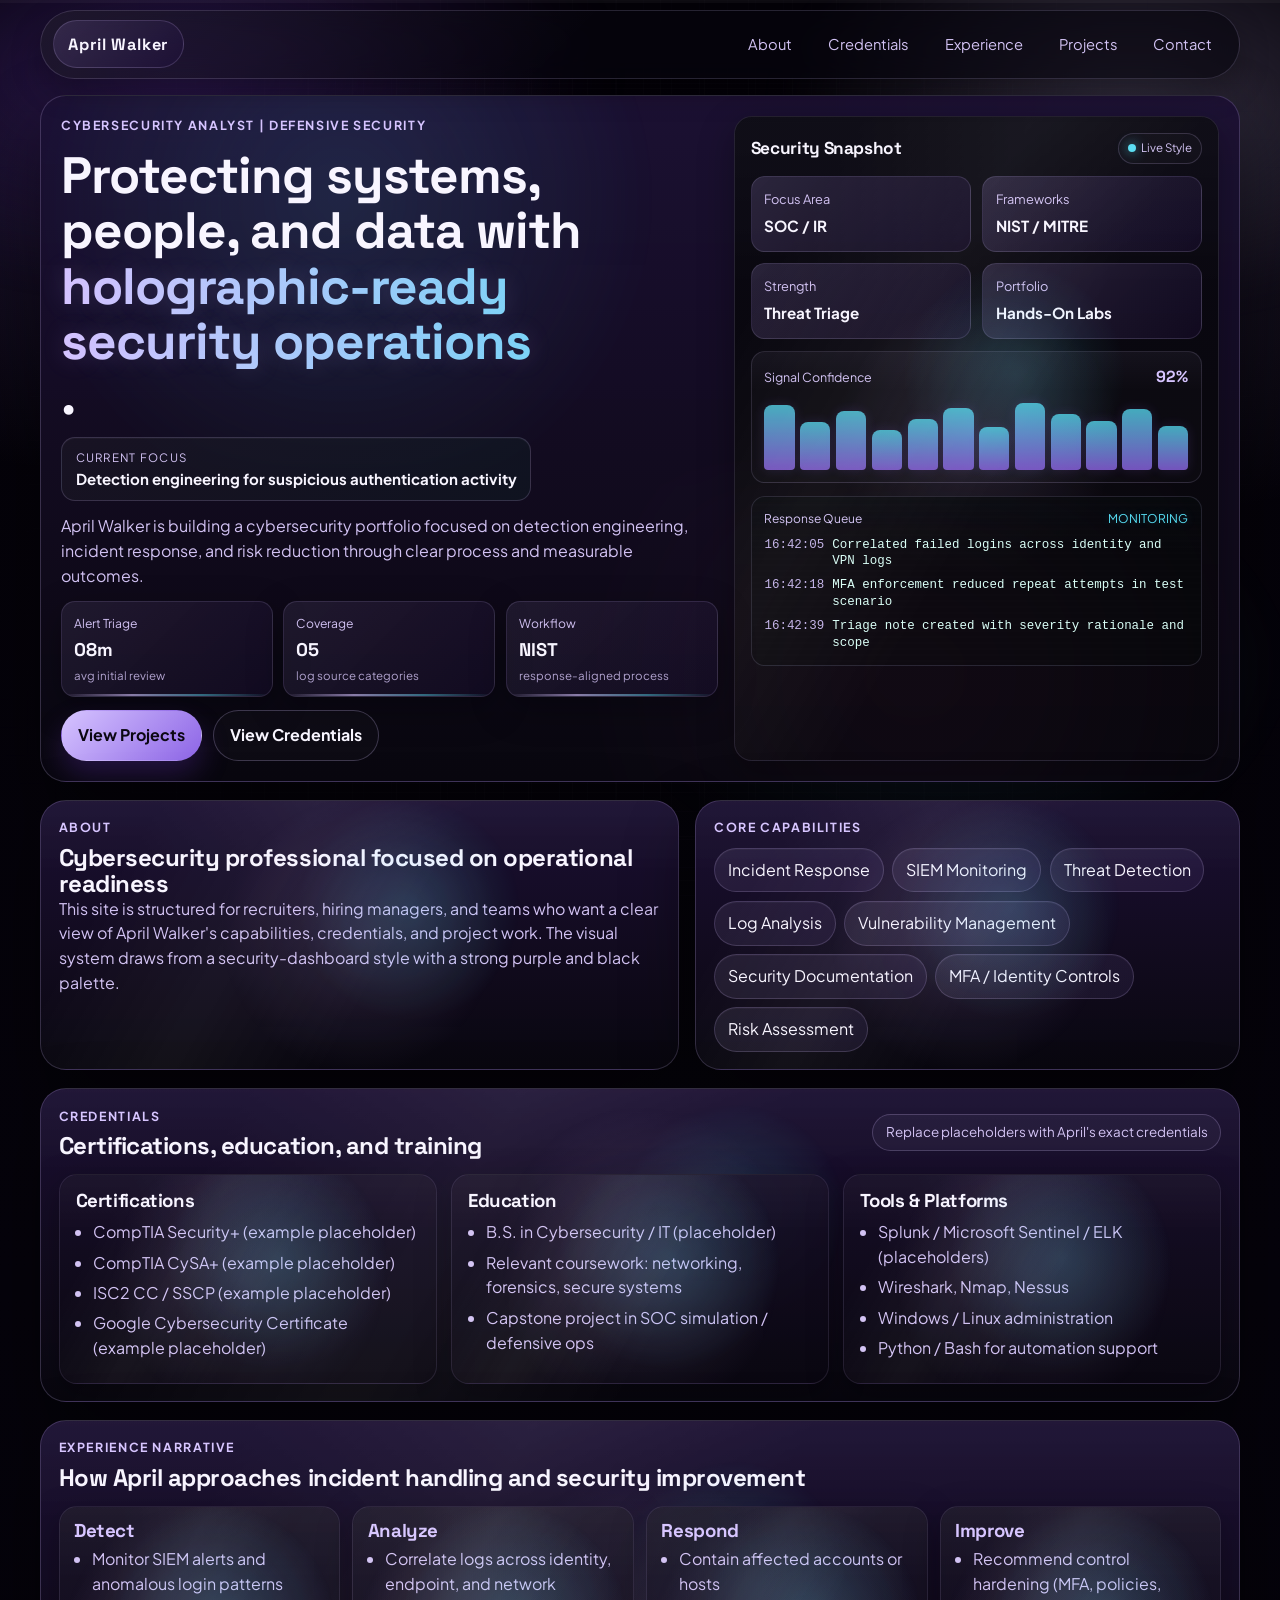
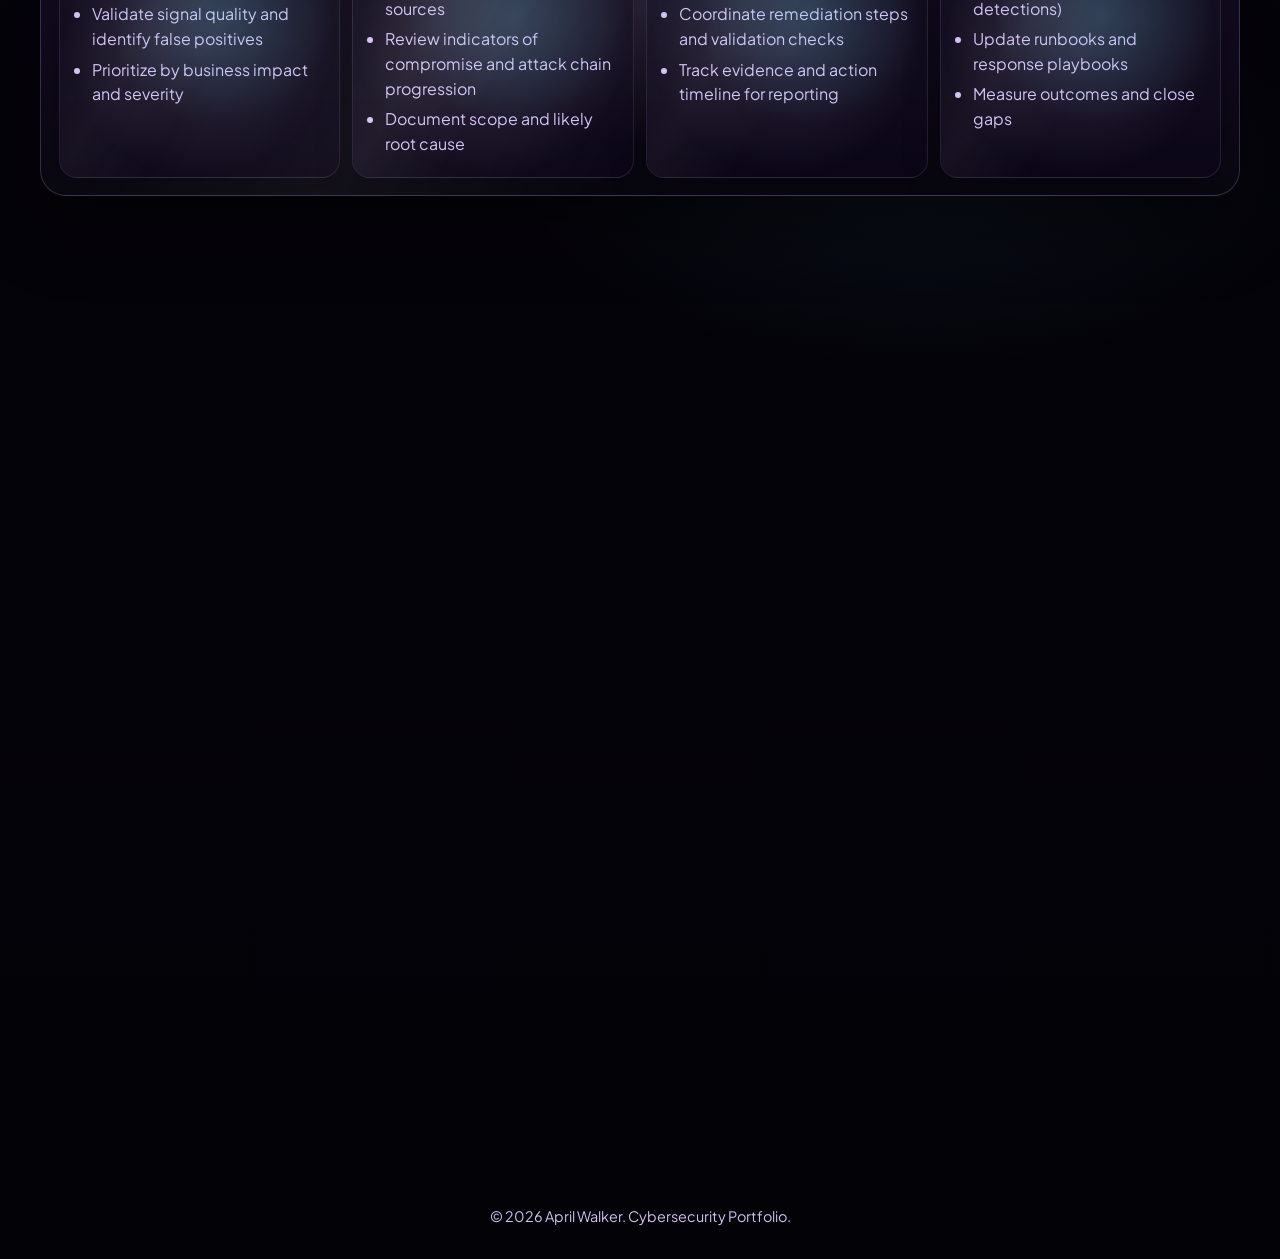
==== index.html @ 711d9ca5 "Initial website commit" ====
<!DOCTYPE html>
<html lang="en">
<head>
  <meta charset="UTF-8">
  <meta name="viewport" content="width=device-width, initial-scale=1.0">
  <title>April Walker | Cybersecurity Portfolio</title>
  <meta
    name="description"
    content="April Walker cybersecurity portfolio featuring credentials, focus areas, and security operations projects."
  >
  <link rel="preconnect" href="https://fonts.googleapis.com">
  <link rel="preconnect" href="https://fonts.gstatic.com" crossorigin>
  <link
    href="https://fonts.googleapis.com/css2?family=Space+Grotesk:wght@400;500;700&family=Plus+Jakarta+Sans:wght@400;500;700&display=swap"
    rel="stylesheet"
  >
  <link rel="stylesheet" href="styles.css">
</head>
<body>
  <div class="background-glow" aria-hidden="true"></div>
  <div class="grid-overlay" aria-hidden="true"></div>
  <div class="scroll-progress" aria-hidden="true"><span id="scroll-progress-bar"></span></div>

  <header class="site-header">
    <a class="brand" href="index.html">April Walker</a>
    <nav class="site-nav" aria-label="Main navigation">
      <a href="#about">About</a>
      <a href="#credentials">Credentials</a>
      <a href="#experience">Experience</a>
      <a href="projects.html">Projects</a>
      <a href="#contact">Contact</a>
    </nav>
  </header>

  <main>
    <section class="hero panel reveal" data-interactive>
      <div class="hero-copy">
        <p class="eyebrow">Cybersecurity Analyst | Defensive Security</p>
        <h1>
          Protecting systems, people, and data with
          <span class="hero-accent">holographic-ready security operations</span>.
        </h1>
        <div class="headline-rotator" aria-live="polite">
          <span class="rotator-label">Current focus</span>
          <strong id="hero-rotator-text">Detection engineering for suspicious authentication activity</strong>
        </div>
        <p class="hero-text">
          April Walker is building a cybersecurity portfolio focused on detection engineering,
          incident response, and risk reduction through clear process and measurable outcomes.
        </p>
        <div class="hero-mini-stats" aria-label="Quick performance indicators">
          <div class="mini-stat" data-interactive>
            <span>Alert Triage</span>
            <strong id="hero-metric-1">08m</strong>
            <small>avg initial review</small>
          </div>
          <div class="mini-stat" data-interactive>
            <span>Coverage</span>
            <strong id="hero-metric-2">05</strong>
            <small>log source categories</small>
          </div>
          <div class="mini-stat" data-interactive>
            <span>Workflow</span>
            <strong id="hero-metric-3">NIST</strong>
            <small>response-aligned process</small>
          </div>
        </div>
        <div class="hero-actions">
          <a class="btn btn-solid" href="projects.html">View Projects</a>
          <a class="btn btn-outline" href="#credentials">View Credentials</a>
        </div>
      </div>
      <aside class="hero-card reveal" data-interactive aria-label="Security metrics summary">
        <div class="hero-card-header">
          <h2>Security Snapshot</h2>
          <span class="live-pill"><i></i>Live Style</span>
        </div>
        <div class="metric-grid">
          <article class="metric-tile">
            <p>Focus Area</p>
            <strong>SOC / IR</strong>
          </article>
          <article class="metric-tile">
            <p>Frameworks</p>
            <strong>NIST / MITRE</strong>
          </article>
          <article class="metric-tile">
            <p>Strength</p>
            <strong>Threat Triage</strong>
          </article>
          <article class="metric-tile">
            <p>Portfolio</p>
            <strong>Hands-On Labs</strong>
          </article>
        </div>
        <div class="hero-telemetry" aria-label="Simulated telemetry">
          <div class="telemetry-head">
            <span>Signal Confidence</span>
            <strong id="hero-confidence-value">92%</strong>
          </div>
          <div class="telemetry-bars" aria-hidden="true">
            <span style="--bar: 92%; --delay: 0s;"></span>
            <span style="--bar: 68%; --delay: .12s;"></span>
            <span style="--bar: 84%; --delay: .2s;"></span>
            <span style="--bar: 57%; --delay: .28s;"></span>
            <span style="--bar: 73%; --delay: .36s;"></span>
            <span style="--bar: 88%; --delay: .44s;"></span>
            <span style="--bar: 61%; --delay: .52s;"></span>
            <span style="--bar: 95%; --delay: .6s;"></span>
            <span style="--bar: 79%; --delay: .68s;"></span>
            <span style="--bar: 70%; --delay: .76s;"></span>
            <span style="--bar: 86%; --delay: .84s;"></span>
            <span style="--bar: 63%; --delay: .92s;"></span>
          </div>
        </div>
        <div class="terminal-feed" aria-live="polite">
          <div class="terminal-feed__header">
            <span>Response Queue</span>
            <span class="terminal-feed__status">MONITORING</span>
          </div>
          <ul id="hero-feed-list">
            <li><span>16:42:05</span> Correlated failed logins across identity and VPN logs</li>
            <li><span>16:42:18</span> MFA enforcement reduced repeat attempts in test scenario</li>
            <li><span>16:42:39</span> Triage note created with severity rationale and scope</li>
          </ul>
        </div>
      </aside>
    </section>

    <section id="about" class="section-grid">
      <article class="panel reveal" data-interactive>
        <p class="eyebrow">About</p>
        <h2>Cybersecurity professional focused on operational readiness</h2>
        <p>
          This site is structured for recruiters, hiring managers, and teams who want a clear
          view of April Walker's capabilities, credentials, and project work. The visual system
          draws from a security-dashboard style with a strong purple and black palette.
        </p>
      </article>
      <article class="panel reveal" data-interactive>
        <p class="eyebrow">Core Capabilities</p>
        <ul class="tag-list">
          <li>Incident Response</li>
          <li>SIEM Monitoring</li>
          <li>Threat Detection</li>
          <li>Log Analysis</li>
          <li>Vulnerability Management</li>
          <li>Security Documentation</li>
          <li>MFA / Identity Controls</li>
          <li>Risk Assessment</li>
        </ul>
      </article>
    </section>

    <section id="credentials" class="panel stacked-section reveal" data-interactive>
      <div class="section-heading">
        <div>
          <p class="eyebrow">Credentials</p>
          <h2>Certifications, education, and training</h2>
        </div>
        <span class="pill">Replace placeholders with April's exact credentials</span>
      </div>

      <div class="cards-3">
        <article class="info-card reveal" data-interactive>
          <h3>Certifications</h3>
          <ul>
            <li>CompTIA Security+ (example placeholder)</li>
            <li>CompTIA CySA+ (example placeholder)</li>
            <li>ISC2 CC / SSCP (example placeholder)</li>
            <li>Google Cybersecurity Certificate (example placeholder)</li>
          </ul>
        </article>
        <article class="info-card reveal" data-interactive>
          <h3>Education</h3>
          <ul>
            <li>B.S. in Cybersecurity / IT (placeholder)</li>
            <li>Relevant coursework: networking, forensics, secure systems</li>
            <li>Capstone project in SOC simulation / defensive ops</li>
          </ul>
        </article>
        <article class="info-card reveal" data-interactive>
          <h3>Tools & Platforms</h3>
          <ul>
            <li>Splunk / Microsoft Sentinel / ELK (placeholders)</li>
            <li>Wireshark, Nmap, Nessus</li>
            <li>Windows / Linux administration</li>
            <li>Python / Bash for automation support</li>
          </ul>
        </article>
      </div>
    </section>

    <section id="experience" class="panel stacked-section reveal" data-interactive>
      <div class="section-heading">
        <div>
          <p class="eyebrow">Experience Narrative</p>
          <h2>How April approaches incident handling and security improvement</h2>
        </div>
      </div>

      <div class="workflow">
        <article class="workflow-step reveal" data-interactive>
          <h3>Detect</h3>
          <ul>
            <li>Monitor SIEM alerts and anomalous login patterns</li>
            <li>Validate signal quality and identify false positives</li>
            <li>Prioritize by business impact and severity</li>
          </ul>
        </article>
        <article class="workflow-step reveal" data-interactive>
          <h3>Analyze</h3>
          <ul>
            <li>Correlate logs across identity, endpoint, and network sources</li>
            <li>Review indicators of compromise and attack chain progression</li>
            <li>Document scope and likely root cause</li>
          </ul>
        </article>
        <article class="workflow-step reveal" data-interactive>
          <h3>Respond</h3>
          <ul>
            <li>Contain affected accounts or hosts</li>
            <li>Coordinate remediation steps and validation checks</li>
            <li>Track evidence and action timeline for reporting</li>
          </ul>
        </article>
        <article class="workflow-step reveal" data-interactive>
          <h3>Improve</h3>
          <ul>
            <li>Recommend control hardening (MFA, policies, detections)</li>
            <li>Update runbooks and response playbooks</li>
            <li>Measure outcomes and close gaps</li>
          </ul>
        </article>
      </div>
    </section>

    <section class="signal-journey panel reveal" data-interactive aria-label="Cybersecurity workflow journey">
      <div class="journey-sticky">
        <p class="eyebrow">Interactive Scroll Section</p>
        <h2>Security operations signal flow</h2>
        <p>
          A more immersive scroll presentation for April's portfolio. As visitors move down the
          page, each phase highlights how signals become decisions, actions, and improvements.
        </p>
      </div>
      <div class="journey-steps">
        <article class="journey-card reveal" data-interactive>
          <span class="journey-index">01</span>
          <h3>Telemetry Intake</h3>
          <p>Identity, endpoint, firewall, and cloud logs are normalized to support triage.</p>
        </article>
        <article class="journey-card reveal" data-interactive>
          <span class="journey-index">02</span>
          <h3>Alert Validation</h3>
          <p>Events are correlated and classified to remove false positives and prioritize scope.</p>
        </article>
        <article class="journey-card reveal" data-interactive>
          <span class="journey-index">03</span>
          <h3>Containment Actions</h3>
          <p>Accounts, hosts, or network paths are isolated with documented response decisions.</p>
        </article>
        <article class="journey-card reveal" data-interactive>
          <span class="journey-index">04</span>
          <h3>Hardening Feedback Loop</h3>
          <p>Lessons learned become improved detections, stronger controls, and cleaner runbooks.</p>
        </article>
      </div>
    </section>

    <section class="section-grid">
      <article class="panel dashboard-card reveal" data-interactive>
        <p class="eyebrow">Project Highlights</p>
        <h2>Security dashboards and case studies</h2>
        <p>
          April's project page can showcase academic simulations, homelab exercises, threat
          hunts, vulnerability remediation work, and incident response workflows similar to the
          examples you shared.
        </p>
        <a class="btn btn-solid" href="projects.html">Open Projects Page</a>
      </article>

      <article id="contact" class="panel contact-card reveal" data-interactive>
        <p class="eyebrow">Contact</p>
        <h2>Let's connect</h2>
        <ul class="contact-list">
          <li>Email: <a href="mailto:aprillwalker11@yahoo.com">aprillwalker11@yahoo.com</a></li>
          <li>LinkedIn: <a href="https://linkedin.com/in/aprilviolet" aria-label="April Walker LinkedIn profile">linkedin.com/in/aprilviolet</a></li>
          <li>GitHub: <a href="https://github.com/awalker816" aria-label="April Walker GitHub profile">github.com/awalker816</a></li>
        </ul>
        <p class="muted">Replace any remaining placeholders with April's preferred public contact details.</p>
      </article>
    </section>
  </main>

  <footer class="site-footer">
    <p>© <span id="year"></span> April Walker. Cybersecurity Portfolio.</p>
  </footer>

  <script src="script.js"></script>
</body>
</html>
---- styles.css ----
:root {
  --bg: #040208;
  --bg-2: #090511;
  --panel: rgba(18, 12, 31, 0.72);
  --panel-strong: rgba(30, 17, 54, 0.84);
  --line: rgba(214, 196, 255, 0.2);
  --line-strong: rgba(214, 196, 255, 0.34);
  --text: #f8f5ff;
  --muted: #d2c2f3;
  --purple-900: #22094a;
  --purple-700: #5d2fa9;
  --purple-500: #8d65e6;
  --purple-300: #bba0fb;
  --purple-200: #d6c4ff;
  --cyan-glow: rgba(90, 232, 255, 0.18);
  --pink-glow: rgba(255, 114, 214, 0.12);
  --shadow-lg: 0 30px 70px rgba(0, 0, 0, 0.45);
  --shadow-md: 0 12px 36px rgba(0, 0, 0, 0.32);
  --r-xl: 26px;
  --r-lg: 18px;
  --r-md: 14px;
}

* {
  box-sizing: border-box;
}

html {
  scroll-behavior: smooth;
}

body {
  margin: 0;
  color: var(--text);
  min-height: 100vh;
  font-family: "Plus Jakarta Sans", system-ui, sans-serif;
  line-height: 1.55;
  background:
    radial-gradient(900px 450px at 12% 8%, rgba(141, 101, 230, 0.15), transparent 55%),
    radial-gradient(800px 420px at 88% 10%, rgba(187, 160, 251, 0.09), transparent 55%),
    radial-gradient(700px 340px at 72% 62%, rgba(90, 232, 255, 0.06), transparent 58%),
    linear-gradient(180deg, var(--bg) 0%, #05030b 45%, #030207 100%);
}

body::before {
  content: "";
  position: fixed;
  inset: 0;
  pointer-events: none;
  opacity: 0.12;
  background-image:
    linear-gradient(rgba(255, 255, 255, 0.18) 1px, transparent 1px),
    linear-gradient(90deg, rgba(255, 255, 255, 0.18) 1px, transparent 1px);
  background-size: 44px 44px;
  mask-image: radial-gradient(circle at center, black 35%, transparent 100%);
  z-index: -3;
}

.background-glow {
  position: fixed;
  inset: -10%;
  pointer-events: none;
  z-index: -4;
  filter: blur(22px);
  background:
    radial-gradient(40% 28% at 20% 15%, rgba(93, 47, 169, 0.35), transparent 70%),
    radial-gradient(32% 26% at 82% 18%, rgba(214, 196, 255, 0.22), transparent 72%),
    radial-gradient(28% 24% at 70% 70%, rgba(90, 232, 255, 0.14), transparent 78%);
  animation: driftGlow 16s ease-in-out infinite alternate;
}

.grid-overlay {
  position: fixed;
  inset: 0;
  pointer-events: none;
  z-index: -2;
  opacity: 0.2;
  background:
    linear-gradient(transparent 94%, rgba(214, 196, 255, 0.15) 100%),
    linear-gradient(90deg, transparent 94%, rgba(214, 196, 255, 0.12) 100%);
  background-size: 28px 28px;
  mask-image: radial-gradient(circle at center, black 40%, transparent 100%);
}

.scroll-progress {
  position: fixed;
  inset: 0 0 auto 0;
  height: 3px;
  z-index: 30;
  background: rgba(255, 255, 255, 0.04);
}

.scroll-progress span {
  display: block;
  width: 0%;
  height: 100%;
  background: linear-gradient(90deg, var(--purple-700), var(--purple-300), rgba(90, 232, 255, 0.7));
  box-shadow: 0 0 14px rgba(187, 160, 251, 0.55);
  transition: width 80ms linear;
}

.site-header,
main,
.site-footer {
  width: min(1200px, calc(100% - 2rem));
  margin-inline: auto;
}

.site-header {
  position: sticky;
  top: 8px;
  z-index: 20;
  margin-top: 0.6rem;
  padding: 0.6rem 0.75rem;
  display: flex;
  align-items: center;
  justify-content: space-between;
  gap: 1rem;
  border-radius: 999px;
  border: 1px solid rgba(214, 196, 255, 0.16);
  background:
    linear-gradient(135deg, rgba(214, 196, 255, 0.08), transparent 45%),
    rgba(8, 6, 14, 0.62);
  backdrop-filter: blur(14px) saturate(120%);
  box-shadow: 0 12px 30px rgba(0, 0, 0, 0.28);
}

.brand {
  color: var(--text);
  text-decoration: none;
  font-family: "Space Grotesk", sans-serif;
  font-weight: 700;
  letter-spacing: 0.05em;
  font-size: 1.02rem;
  border-radius: 999px;
  padding: 0.65rem 0.9rem;
  background: linear-gradient(135deg, rgba(187, 160, 251, 0.14), rgba(34, 9, 74, 0.22));
  border: 1px solid rgba(214, 196, 255, 0.18);
}

.site-nav {
  display: flex;
  flex-wrap: wrap;
  gap: 0.45rem;
  justify-content: flex-end;
}

.site-nav a {
  color: var(--muted);
  text-decoration: none;
  font-size: 0.92rem;
  padding: 0.55rem 0.85rem;
  border-radius: 999px;
  border: 1px solid transparent;
  background: transparent;
  transition: color 180ms ease, background 180ms ease, border-color 180ms ease;
}

.site-nav a:hover,
.site-nav a[aria-current="page"] {
  color: var(--text);
  border-color: rgba(214, 196, 255, 0.2);
  background: rgba(255, 255, 255, 0.03);
}

main {
  display: grid;
  gap: 1.1rem;
  padding: 1rem 0 2.4rem;
}

.panel,
.metric-strip-card,
.journey-card,
.rail-card,
.info-card,
.workflow-step,
.hero-card {
  --mx: 50%;
  --my: 50%;
  --rx: 0deg;
  --ry: 0deg;
}

.panel {
  position: relative;
  overflow: hidden;
  border-radius: var(--r-xl);
  border: 1px solid var(--line);
  background:
    linear-gradient(180deg, rgba(35, 20, 64, 0.72), rgba(9, 7, 15, 0.86)),
    rgba(12, 8, 21, 0.8);
  box-shadow: var(--shadow-lg);
  transform-style: preserve-3d;
  transform: perspective(1100px) rotateX(var(--rx)) rotateY(var(--ry));
  transition: transform 160ms ease, border-color 160ms ease, box-shadow 160ms ease;
}

.panel::before,
.metric-strip-card::before,
.journey-card::before,
.rail-card::before,
.info-card::before,
.workflow-step::before,
.hero-card::before {
  content: "";
  position: absolute;
  inset: -1px;
  border-radius: inherit;
  pointer-events: none;
  background:
    radial-gradient(220px 220px at var(--mx) var(--my), rgba(214, 196, 255, 0.14), transparent 65%),
    radial-gradient(160px 160px at calc(var(--mx) + 8%) calc(var(--my) - 10%), var(--cyan-glow), transparent 70%);
  opacity: 0.9;
}

.panel::after,
.metric-strip-card::after,
.journey-card::after,
.rail-card::after,
.info-card::after,
.workflow-step::after,
.hero-card::after {
  content: "";
  position: absolute;
  inset: 0;
  border-radius: inherit;
  pointer-events: none;
  background:
    linear-gradient(120deg, transparent 15%, rgba(255, 255, 255, 0.1) 35%, transparent 55%),
    linear-gradient(180deg, rgba(255, 255, 255, 0.06), transparent 26%);
  mix-blend-mode: screen;
  opacity: 0.42;
}

.panel:hover,
.panel:focus-within {
  border-color: var(--line-strong);
  box-shadow: 0 34px 80px rgba(0, 0, 0, 0.52), 0 0 0 1px rgba(214, 196, 255, 0.08) inset;
}

.reveal {
  opacity: 0;
  transform: translateY(22px) scale(0.985);
  transition: opacity 550ms ease, transform 700ms cubic-bezier(.2,.8,.2,1);
}

.reveal.is-visible {
  opacity: 1;
  transform: translateY(0) scale(1);
}

.eyebrow {
  margin: 0;
  color: var(--purple-200);
  text-transform: uppercase;
  letter-spacing: 0.13em;
  font-weight: 700;
  font-size: 0.78rem;
}

h1, h2, h3 {
  margin: 0;
  font-family: "Space Grotesk", sans-serif;
  line-height: 1.08;
  letter-spacing: -0.02em;
}

p {
  margin: 0;
}

.hero {
  padding: 1.25rem;
  display: grid;
  gap: 1rem;
  grid-template-columns: 1.15fr 0.85fr;
  min-height: 430px;
  isolation: isolate;
}

.hero::before {
  content: "";
  position: absolute;
  inset: -25% 40% auto -10%;
  height: 80%;
  pointer-events: none;
  background: radial-gradient(circle, rgba(90, 232, 255, 0.12), transparent 65%);
  filter: blur(18px);
  animation: heroPulse 6s ease-in-out infinite;
}

.hero::after {
  content: "";
  position: absolute;
  inset: auto -8% -12% 38%;
  height: 55%;
  pointer-events: none;
  background: radial-gradient(circle, rgba(255, 114, 214, 0.08), transparent 70%);
  filter: blur(22px);
  animation: heroPulse 7.5s ease-in-out infinite reverse;
}

.hero-copy {
  display: grid;
  align-content: center;
  gap: 0.8rem;
  position: relative;
  z-index: 1;
}

.hero-copy h1 {
  font-size: clamp(2.2rem, 4vw, 3.6rem);
}

.hero-accent {
  display: inline-block;
  background:
    linear-gradient(90deg, var(--purple-200) 0%, rgba(90, 232, 255, 0.95) 45%, #fff 58%, var(--purple-300) 85%);
  background-size: 220% 100%;
  -webkit-background-clip: text;
  background-clip: text;
  color: transparent;
  text-shadow: 0 0 24px rgba(187, 160, 251, 0.18);
  animation: shimmerText 7s linear infinite;
}

.headline-rotator {
  display: grid;
  gap: 0.2rem;
  width: fit-content;
  max-width: 100%;
  padding: 0.7rem 0.85rem;
  border-radius: 14px;
  border: 1px solid rgba(214, 196, 255, 0.18);
  background:
    linear-gradient(135deg, rgba(214, 196, 255, 0.06), rgba(90, 232, 255, 0.05)),
    rgba(8, 7, 13, 0.55);
  box-shadow: inset 0 1px 0 rgba(255, 255, 255, 0.03);
}

.rotator-label {
  color: var(--muted);
  font-size: 0.72rem;
  text-transform: uppercase;
  letter-spacing: 0.11em;
}

.headline-rotator strong {
  font-size: 0.94rem;
  line-height: 1.25;
  color: var(--text);
}

.headline-rotator.is-switching strong {
  opacity: 0.35;
  transform: translateY(3px);
  transition: opacity 120ms ease, transform 120ms ease;
}

.hero-text {
  max-width: 58ch;
  color: var(--muted);
}

.hero-mini-stats {
  display: grid;
  grid-template-columns: repeat(3, minmax(0, 1fr));
  gap: 0.65rem;
  max-width: 820px;
}

.mini-stat {
  position: relative;
  overflow: hidden;
  border-radius: 14px;
  border: 1px solid rgba(214, 196, 255, 0.14);
  background:
    linear-gradient(135deg, rgba(187, 160, 251, 0.08), rgba(34, 9, 74, 0.18)),
    rgba(255, 255, 255, 0.015);
  padding: 0.7rem 0.75rem;
  box-shadow: var(--shadow-md);
}

.mini-stat::before {
  content: "";
  position: absolute;
  inset: auto 0 0 0;
  height: 2px;
  background: linear-gradient(90deg, transparent, var(--purple-200), rgba(90, 232, 255, 0.7), transparent);
  opacity: 0.6;
}

.mini-stat span {
  display: block;
  color: var(--muted);
  font-size: 0.76rem;
}

.mini-stat strong {
  display: block;
  margin-top: 0.25rem;
  font-family: "Space Grotesk", sans-serif;
  font-size: 1.15rem;
}

.mini-stat small {
  display: block;
  margin-top: 0.15rem;
  color: rgba(210, 194, 243, 0.82);
  font-size: 0.72rem;
 }

.hero-actions {
  display: flex;
  flex-wrap: wrap;
  gap: 0.7rem;
}

.btn {
  position: relative;
  display: inline-flex;
  align-items: center;
  justify-content: center;
  text-decoration: none;
  border-radius: 999px;
  padding: 0.75rem 1rem;
  font-weight: 700;
  border: 1px solid transparent;
  transition: transform 160ms ease, filter 160ms ease, background 160ms ease, border-color 160ms ease;
}

.btn-solid {
  color: #0b0712;
  background: linear-gradient(135deg, var(--purple-200), var(--purple-500));
  box-shadow: 0 14px 28px rgba(93, 47, 169, 0.32);
}

.btn-solid:hover {
  filter: brightness(1.06);
  transform: translateY(-1px);
}

.btn-outline {
  color: var(--text);
  border-color: rgba(214, 196, 255, 0.24);
  background: rgba(255, 255, 255, 0.02);
}

.btn-outline:hover {
  background: rgba(214, 196, 255, 0.08);
}

.hero-card {
  position: relative;
  overflow: hidden;
  border-radius: var(--r-lg);
  border: 1px solid rgba(214, 196, 255, 0.14);
  background:
    linear-gradient(180deg, rgba(10, 8, 17, 0.85), rgba(8, 6, 12, 0.92)),
    rgba(8, 7, 14, 0.8);
  padding: 1rem;
  box-shadow: var(--shadow-md);
}

.hero-card h2 {
  font-size: 1.08rem;
  margin-bottom: 0;
}

.hero-card-header {
  display: flex;
  justify-content: space-between;
  align-items: center;
  gap: 0.75rem;
  margin-bottom: 0.75rem;
}

.live-pill {
  display: inline-flex;
  align-items: center;
  gap: 0.35rem;
  border-radius: 999px;
  padding: 0.35rem 0.55rem;
  font-size: 0.72rem;
  color: var(--muted);
  border: 1px solid rgba(214, 196, 255, 0.18);
  background: rgba(255, 255, 255, 0.02);
}

.live-pill i {
  width: 8px;
  height: 8px;
  border-radius: 999px;
  display: inline-block;
  background: rgba(90, 232, 255, 0.95);
  box-shadow: 0 0 12px rgba(90, 232, 255, 0.7);
  animation: pulseDot 1.8s ease-in-out infinite;
}

.metric-grid {
  display: grid;
  grid-template-columns: repeat(2, minmax(0, 1fr));
  gap: 0.7rem;
}

.metric-tile {
  margin: 0;
  padding: 0.8rem;
  border-radius: var(--r-md);
  border: 1px solid rgba(214, 196, 255, 0.14);
  background:
    linear-gradient(135deg, rgba(187, 160, 251, 0.16), rgba(34, 9, 74, 0.25)),
    rgba(255, 255, 255, 0.01);
}

.metric-tile p {
  color: var(--muted);
  font-size: 0.8rem;
}

.metric-tile strong {
  display: block;
  margin-top: 0.3rem;
  font-size: 0.95rem;
}

.hero-telemetry {
  margin-top: 0.8rem;
  border-radius: 14px;
  border: 1px solid rgba(214, 196, 255, 0.14);
  background:
    linear-gradient(180deg, rgba(214, 196, 255, 0.04), transparent 30%),
    rgba(255, 255, 255, 0.015);
  padding: 0.8rem;
}

.telemetry-head {
  display: flex;
  justify-content: space-between;
  align-items: baseline;
  gap: 0.75rem;
}

.telemetry-head span {
  color: var(--muted);
  font-size: 0.78rem;
}

.telemetry-head strong {
  font-family: "Space Grotesk", sans-serif;
  font-size: 1rem;
  color: var(--purple-200);
}

.telemetry-bars {
  margin-top: 0.6rem;
  display: grid;
  grid-template-columns: repeat(12, minmax(0, 1fr));
  gap: 0.35rem;
  align-items: end;
  height: 70px;
}

.telemetry-bars span {
  display: block;
  border-radius: 8px 8px 4px 4px;
  background:
    linear-gradient(180deg, rgba(90, 232, 255, 0.85), rgba(141, 101, 230, 0.95));
  min-height: 8px;
  height: var(--bar);
  box-shadow: 0 0 12px rgba(141, 101, 230, 0.2);
  opacity: 0.85;
  transform-origin: bottom center;
  animation: telemetryBreath 3.2s ease-in-out infinite;
  animation-delay: var(--delay);
}

.terminal-feed {
  margin-top: 0.8rem;
  border-radius: 14px;
  border: 1px solid rgba(214, 196, 255, 0.14);
  background:
    linear-gradient(180deg, rgba(8, 13, 19, 0.24), transparent 34%),
    rgba(6, 7, 11, 0.72);
  padding: 0.8rem;
  position: relative;
  overflow: hidden;
}

.terminal-feed::before {
  content: "";
  position: absolute;
  inset: 0;
  background:
    linear-gradient(180deg, transparent 0%, rgba(255, 255, 255, 0.02) 49%, transparent 51%, transparent 100%);
  background-size: 100% 6px;
  opacity: 0.35;
  pointer-events: none;
}

.terminal-feed__header {
  display: flex;
  justify-content: space-between;
  align-items: center;
  gap: 0.5rem;
  margin-bottom: 0.5rem;
  font-size: 0.75rem;
  color: var(--muted);
}

.terminal-feed__status {
  color: rgba(90, 232, 255, 0.95);
  text-shadow: 0 0 10px rgba(90, 232, 255, 0.25);
}

.terminal-feed ul {
  list-style: none;
  margin: 0;
  padding: 0;
  display: grid;
  gap: 0.45rem;
}

.terminal-feed li {
  display: grid;
  grid-template-columns: auto 1fr;
  gap: 0.5rem;
  align-items: start;
  color: #d9fff7;
  font-size: 0.78rem;
  line-height: 1.35;
  font-family: ui-monospace, SFMono-Regular, Menlo, Consolas, monospace;
}

.terminal-feed li span {
  color: rgba(214, 196, 255, 0.9);
  white-space: nowrap;
}

.section-grid {
  display: grid;
  grid-template-columns: 1.08fr 0.92fr;
  gap: 1rem;
}

.section-grid > .panel,
.stacked-section,
.dashboard-card,
.contact-card,
.page-hero,
.cta-panel {
  padding: 1.1rem;
}

.section-grid h2,
.stacked-section h2,
.dashboard-card h2,
.contact-card h2,
.page-hero h1,
.cta-panel h2 {
  margin-top: 0.45rem;
}

.section-grid p:not(.eyebrow),
.stacked-section p:not(.eyebrow),
.dashboard-card p:not(.eyebrow),
.contact-card p:not(.eyebrow),
.page-hero p:not(.eyebrow),
.cta-panel p:not(.eyebrow) {
  color: var(--muted);
}

.tag-list {
  list-style: none;
  margin: 0.65rem 0 0;
  padding: 0;
  display: flex;
  gap: 0.55rem;
  flex-wrap: wrap;
}

.tag-list li {
  padding: 0.55rem 0.8rem;
  border-radius: 999px;
  border: 1px solid rgba(214, 196, 255, 0.18);
  background:
    linear-gradient(135deg, rgba(214, 196, 255, 0.08), rgba(141, 101, 230, 0.08)),
    rgba(255, 255, 255, 0.01);
  box-shadow: inset 0 1px 0 rgba(255, 255, 255, 0.03);
}

.stacked-section {
  display: grid;
  gap: 0.95rem;
}

.section-heading {
  display: flex;
  justify-content: space-between;
  align-items: center;
  gap: 0.85rem;
  flex-wrap: wrap;
}

.pill {
  border-radius: 999px;
  border: 1px solid rgba(214, 196, 255, 0.22);
  background: rgba(214, 196, 255, 0.05);
  color: var(--muted);
  font-size: 0.84rem;
  padding: 0.45rem 0.8rem;
}

.cards-3 {
  display: grid;
  grid-template-columns: repeat(3, minmax(0, 1fr));
  gap: 0.9rem;
}

.info-card {
  position: relative;
  overflow: hidden;
  border-radius: var(--r-lg);
  border: 1px solid rgba(214, 196, 255, 0.12);
  background:
    linear-gradient(180deg, rgba(23, 15, 39, 0.84), rgba(10, 7, 17, 0.88)),
    rgba(255, 255, 255, 0.01);
  padding: 1rem;
  box-shadow: var(--shadow-md);
}

.info-card h3 {
  margin-bottom: 0.55rem;
}

.info-card ul,
.workflow-step ul,
.project-card ul,
.contact-list {
  margin: 0;
  padding-left: 1.1rem;
}

.info-card li,
.workflow-step li,
.project-card li {
  margin: 0.35rem 0;
  color: var(--muted);
}

.workflow {
  display: grid;
  grid-template-columns: repeat(4, minmax(0, 1fr));
  gap: 0.75rem;
}

.workflow-step {
  position: relative;
  overflow: hidden;
  border-radius: var(--r-lg);
  border: 1px solid rgba(214, 196, 255, 0.12);
  background:
    linear-gradient(180deg, rgba(187, 160, 251, 0.08), rgba(34, 9, 74, 0.14)),
    rgba(8, 6, 13, 0.7);
  padding: 0.9rem;
  box-shadow: var(--shadow-md);
}

.workflow-step h3 {
  margin-bottom: 0.35rem;
  color: var(--purple-200);
}

.signal-journey {
  padding: 1rem;
  display: grid;
  gap: 1rem;
  grid-template-columns: 0.95fr 1.05fr;
  align-items: start;
}

.journey-sticky {
  position: sticky;
  top: 108px;
  padding: 0.95rem;
  border-radius: var(--r-lg);
  border: 1px solid rgba(214, 196, 255, 0.14);
  background:
    linear-gradient(180deg, rgba(14, 11, 24, 0.82), rgba(8, 6, 14, 0.9));
}

.journey-sticky h2 {
  margin: 0.45rem 0 0.55rem;
  font-size: clamp(1.35rem, 2.2vw, 2rem);
}

.journey-sticky p:not(.eyebrow) {
  color: var(--muted);
}

.journey-steps {
  display: grid;
  gap: 0.85rem;
}

.journey-card {
  position: relative;
  overflow: hidden;
  border-radius: var(--r-lg);
  border: 1px solid rgba(214, 196, 255, 0.13);
  background:
    linear-gradient(135deg, rgba(187, 160, 251, 0.07), rgba(34, 9, 74, 0.14)),
    rgba(9, 7, 15, 0.84);
  padding: 1rem;
  box-shadow: var(--shadow-md);
  transition: transform 180ms ease, border-color 180ms ease;
}

.journey-card.is-active {
  border-color: rgba(214, 196, 255, 0.34);
  transform: translateY(-2px);
  box-shadow: 0 20px 42px rgba(0, 0, 0, 0.4), 0 0 0 1px rgba(214, 196, 255, 0.08) inset;
}

.journey-index {
  display: inline-flex;
  align-items: center;
  justify-content: center;
  width: 40px;
  height: 40px;
  border-radius: 999px;
  border: 1px solid rgba(214, 196, 255, 0.2);
  background: linear-gradient(135deg, rgba(214, 196, 255, 0.08), rgba(141, 101, 230, 0.14));
  color: var(--purple-200);
  font-family: "Space Grotesk", sans-serif;
  font-weight: 700;
}

.journey-card h3 {
  margin: 0.65rem 0 0.35rem;
}

.journey-card p {
  color: var(--muted);
}

.dashboard-card .btn {
  margin-top: 0.8rem;
}

.contact-list li {
  margin: 0.3rem 0;
  color: var(--muted);
}

.contact-list a {
  color: var(--purple-200);
  text-underline-offset: 3px;
}

.muted {
  margin-top: 0.55rem;
  color: var(--muted);
  opacity: 0.85;
}

.page-hero {
  position: relative;
  overflow: hidden;
  padding: 1.2rem;
}

.page-hero h1 {
  font-size: clamp(2rem, 3.6vw, 3rem);
}

.metrics-strip {
  display: grid;
  grid-template-columns: repeat(4, minmax(0, 1fr));
  gap: 0.8rem;
}

.metric-strip-card {
  position: relative;
  overflow: hidden;
  border-radius: var(--r-lg);
  border: 1px solid rgba(214, 196, 255, 0.16);
  background:
    linear-gradient(135deg, rgba(187, 160, 251, 0.12), rgba(34, 9, 74, 0.22)),
    rgba(9, 7, 14, 0.76);
  padding: 0.95rem;
  box-shadow: var(--shadow-md);
}

.metric-strip-card p {
  color: var(--muted);
  font-size: 0.82rem;
}

.metric-strip-card strong {
  display: block;
  margin-top: 0.35rem;
  font-family: "Space Grotesk", sans-serif;
  font-size: 1rem;
}

.projects-grid {
  display: grid;
  gap: 1rem;
}

.project-card {
  padding: 1.1rem;
}

.project-header h2 {
  margin-top: 0.3rem;
}

.project-card > p {
  margin-top: 0.45rem;
  color: var(--muted);
}

.project-columns {
  margin-top: 0.7rem;
  display: grid;
  grid-template-columns: repeat(2, minmax(0, 1fr));
  gap: 0.9rem;
}

.project-columns > div {
  position: relative;
  border-radius: var(--r-md);
  border: 1px solid rgba(214, 196, 255, 0.12);
  background: rgba(255, 255, 255, 0.015);
  padding: 0.75rem;
}

.project-columns h3 {
  margin-bottom: 0.3rem;
  color: var(--purple-200);
  font-size: 0.95rem;
}

.project-tags {
  display: flex;
  flex-wrap: wrap;
  gap: 0.45rem;
  margin-top: 0.65rem;
}

.project-tags span {
  border-radius: 999px;
  padding: 0.35rem 0.65rem;
  font-size: 0.78rem;
  color: var(--muted);
  border: 1px solid rgba(214, 196, 255, 0.16);
  background:
    linear-gradient(135deg, rgba(214, 196, 255, 0.04), rgba(90, 232, 255, 0.04)),
    rgba(255, 255, 255, 0.01);
}

.project-scroll-rail {
  display: grid;
  grid-template-columns: 0.92fr 1.08fr;
  gap: 1rem;
  align-items: start;
}

.rail-sticky {
  padding: 1rem;
  position: sticky;
  top: 108px;
}

.rail-sticky h2 {
  margin: 0.45rem 0 0.5rem;
}

.rail-sticky p:not(.eyebrow) {
  color: var(--muted);
}

.rail-stack {
  display: grid;
  gap: 0.8rem;
}

.rail-card {
  position: relative;
  overflow: hidden;
  border-radius: var(--r-lg);
  border: 1px solid rgba(214, 196, 255, 0.14);
  background:
    linear-gradient(135deg, rgba(187, 160, 251, 0.1), rgba(34, 9, 74, 0.18)),
    rgba(10, 7, 16, 0.82);
  padding: 1rem;
  box-shadow: var(--shadow-md);
  min-height: 160px;
}

.rail-card.is-active {
  border-color: rgba(214, 196, 255, 0.32);
  box-shadow: 0 18px 40px rgba(0, 0, 0, 0.42), 0 0 0 1px rgba(214, 196, 255, 0.06) inset;
}

.rail-card h3 {
  margin-bottom: 0.35rem;
}

.rail-card p {
  color: var(--muted);
}

.cta-panel {
  text-align: left;
}

.site-footer {
  padding: 0.55rem 0 2rem;
  text-align: center;
  color: var(--muted);
  font-size: 0.9rem;
}

@keyframes driftGlow {
  from {
    transform: translate3d(-1.2%, -0.8%, 0) scale(1);
  }
  to {
    transform: translate3d(1.6%, 1.1%, 0) scale(1.04);
  }
}

@keyframes shimmerText {
  0% {
    background-position: 0% 50%;
  }
  100% {
    background-position: 220% 50%;
  }
}

@keyframes pulseDot {
  0%, 100% {
    transform: scale(1);
    opacity: 0.8;
  }
  50% {
    transform: scale(1.22);
    opacity: 1;
  }
}

@keyframes telemetryBreath {
  0%, 100% {
    transform: scaleY(0.92);
    opacity: 0.75;
  }
  50% {
    transform: scaleY(1.05);
    opacity: 1;
  }
}

@keyframes heroPulse {
  0%, 100% {
    transform: translateY(0) scale(1);
    opacity: 0.95;
  }
  50% {
    transform: translateY(-6px) scale(1.04);
    opacity: 1;
  }
}

@media (max-width: 1080px) {
  .hero {
    grid-template-columns: 1fr;
    min-height: unset;
  }

  .section-grid,
  .signal-journey,
  .project-scroll-rail,
  .cards-3,
  .workflow {
    grid-template-columns: 1fr;
  }

  .journey-sticky,
  .rail-sticky {
    position: static;
  }

  .metrics-strip {
    grid-template-columns: repeat(2, minmax(0, 1fr));
  }
}

@media (max-width: 700px) {
  .site-header {
    top: 0;
    border-radius: 20px;
    align-items: stretch;
    flex-direction: column;
  }

  .site-nav {
    justify-content: flex-start;
  }

  .site-nav a {
    font-size: 0.88rem;
  }

  .hero,
  .page-hero,
  .section-grid > .panel,
  .stacked-section,
  .project-card,
  .cta-panel {
    padding: 1rem;
  }

  .metric-grid,
  .hero-mini-stats,
  .project-columns,
  .metrics-strip {
    grid-template-columns: 1fr;
  }

  .panel {
    border-radius: 20px;
  }
}

@media (prefers-reduced-motion: reduce) {
  html {
    scroll-behavior: auto;
  }

  .background-glow {
    animation: none;
  }

  .reveal,
  .reveal.is-visible {
    opacity: 1;
    transform: none;
    transition: none;
  }

  .panel,
  .btn,
  .journey-card,
  .rail-card {
    transition: none !important;
  }
}
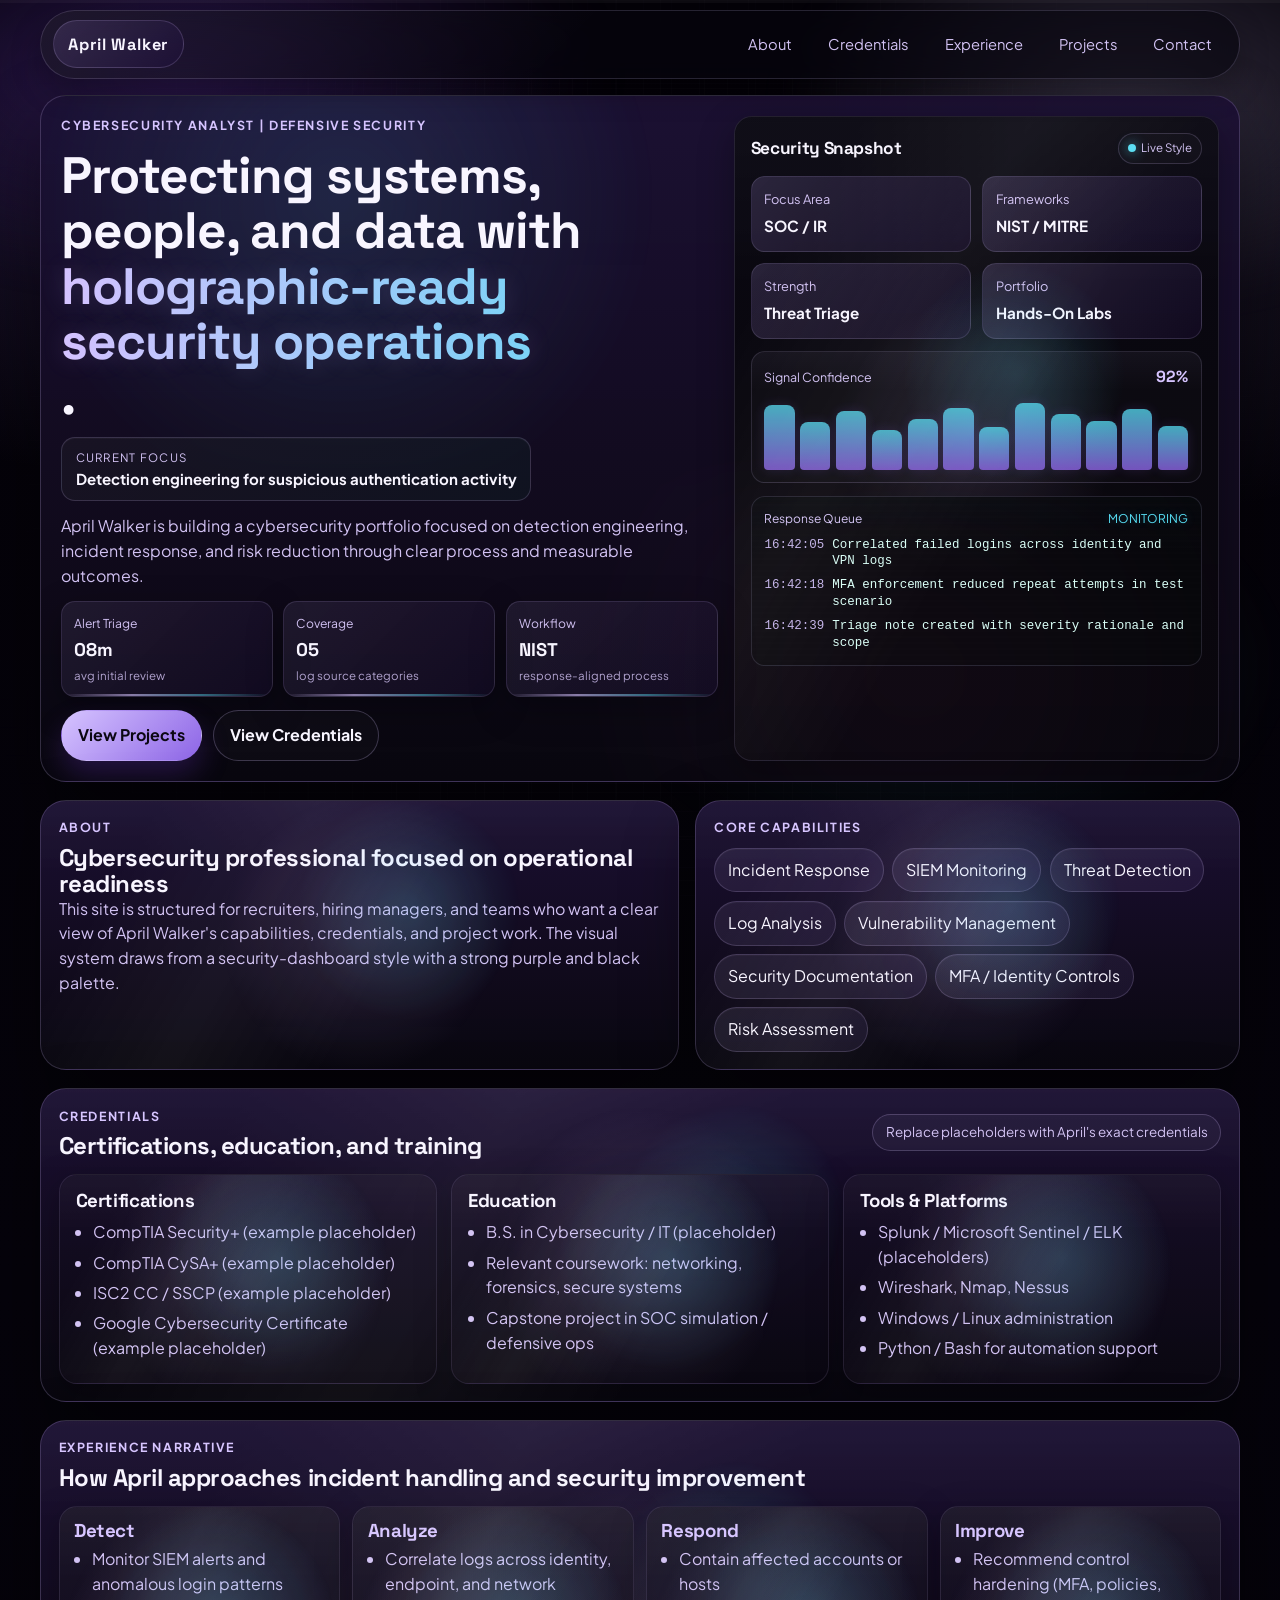
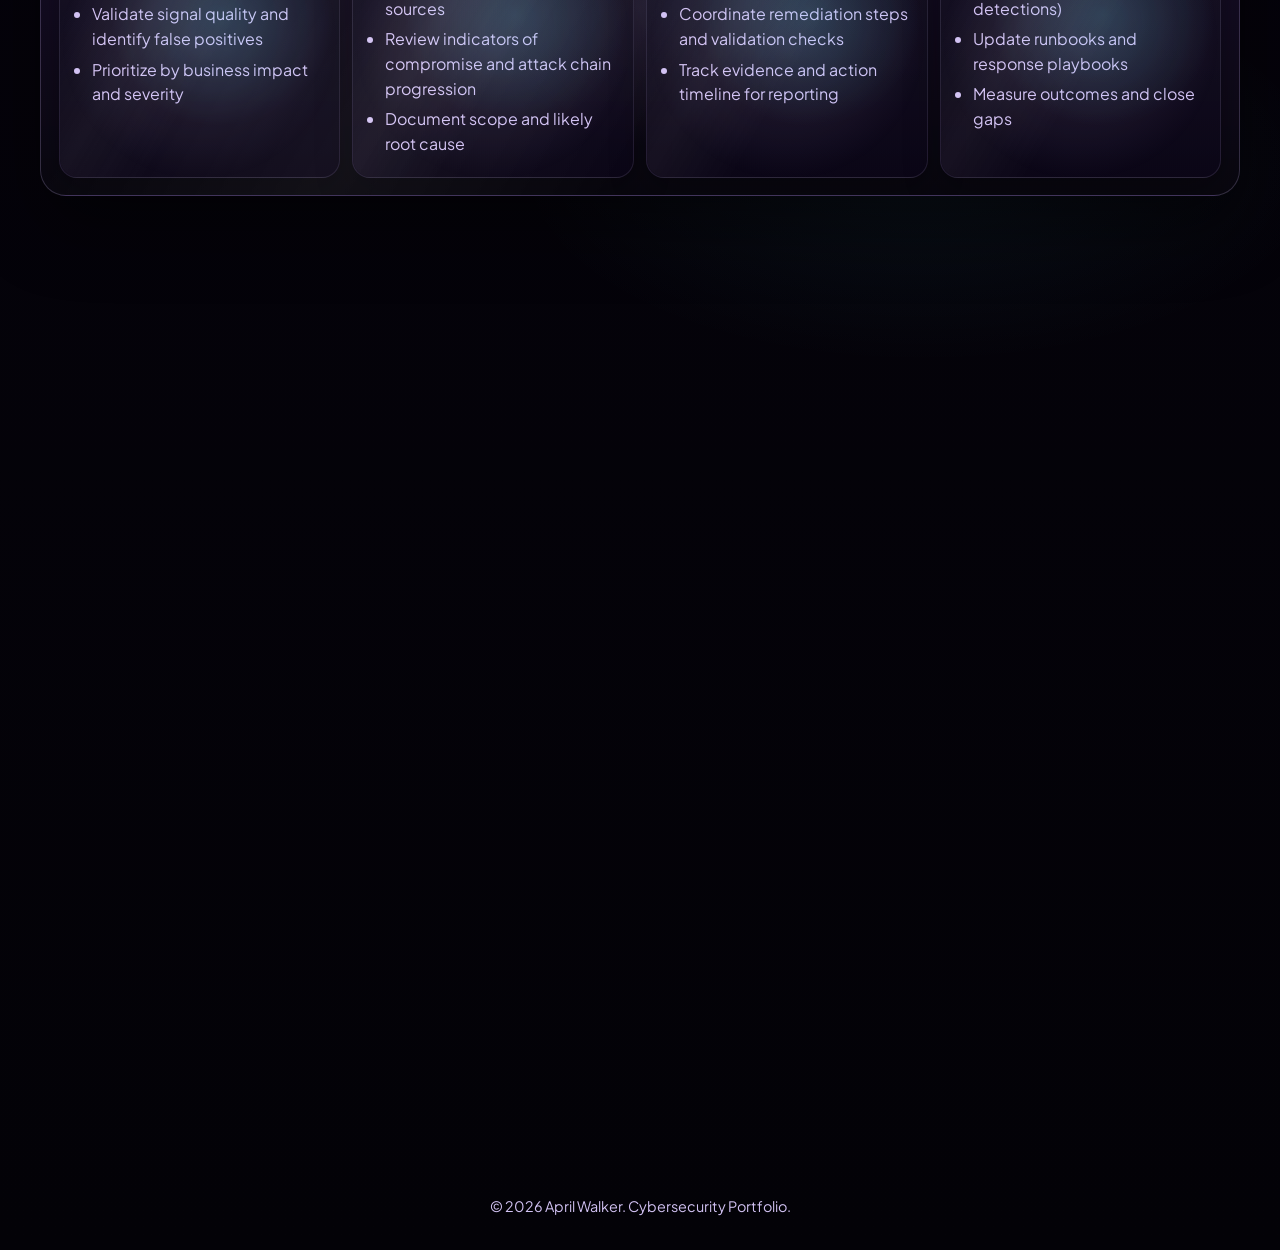
==== commit 312e8de3: "Cleanup" ====
--- a/index.html
+++ b/index.html
@@ -288,7 +288,6 @@
           <li>LinkedIn: <a href="https://linkedin.com/in/aprilviolet" aria-label="April Walker LinkedIn profile">linkedin.com/in/aprilviolet</a></li>
           <li>GitHub: <a href="https://github.com/awalker816" aria-label="April Walker GitHub profile">github.com/awalker816</a></li>
         </ul>
-        <p class="muted">Replace any remaining placeholders with April's preferred public contact details.</p>
       </article>
     </section>
   </main>
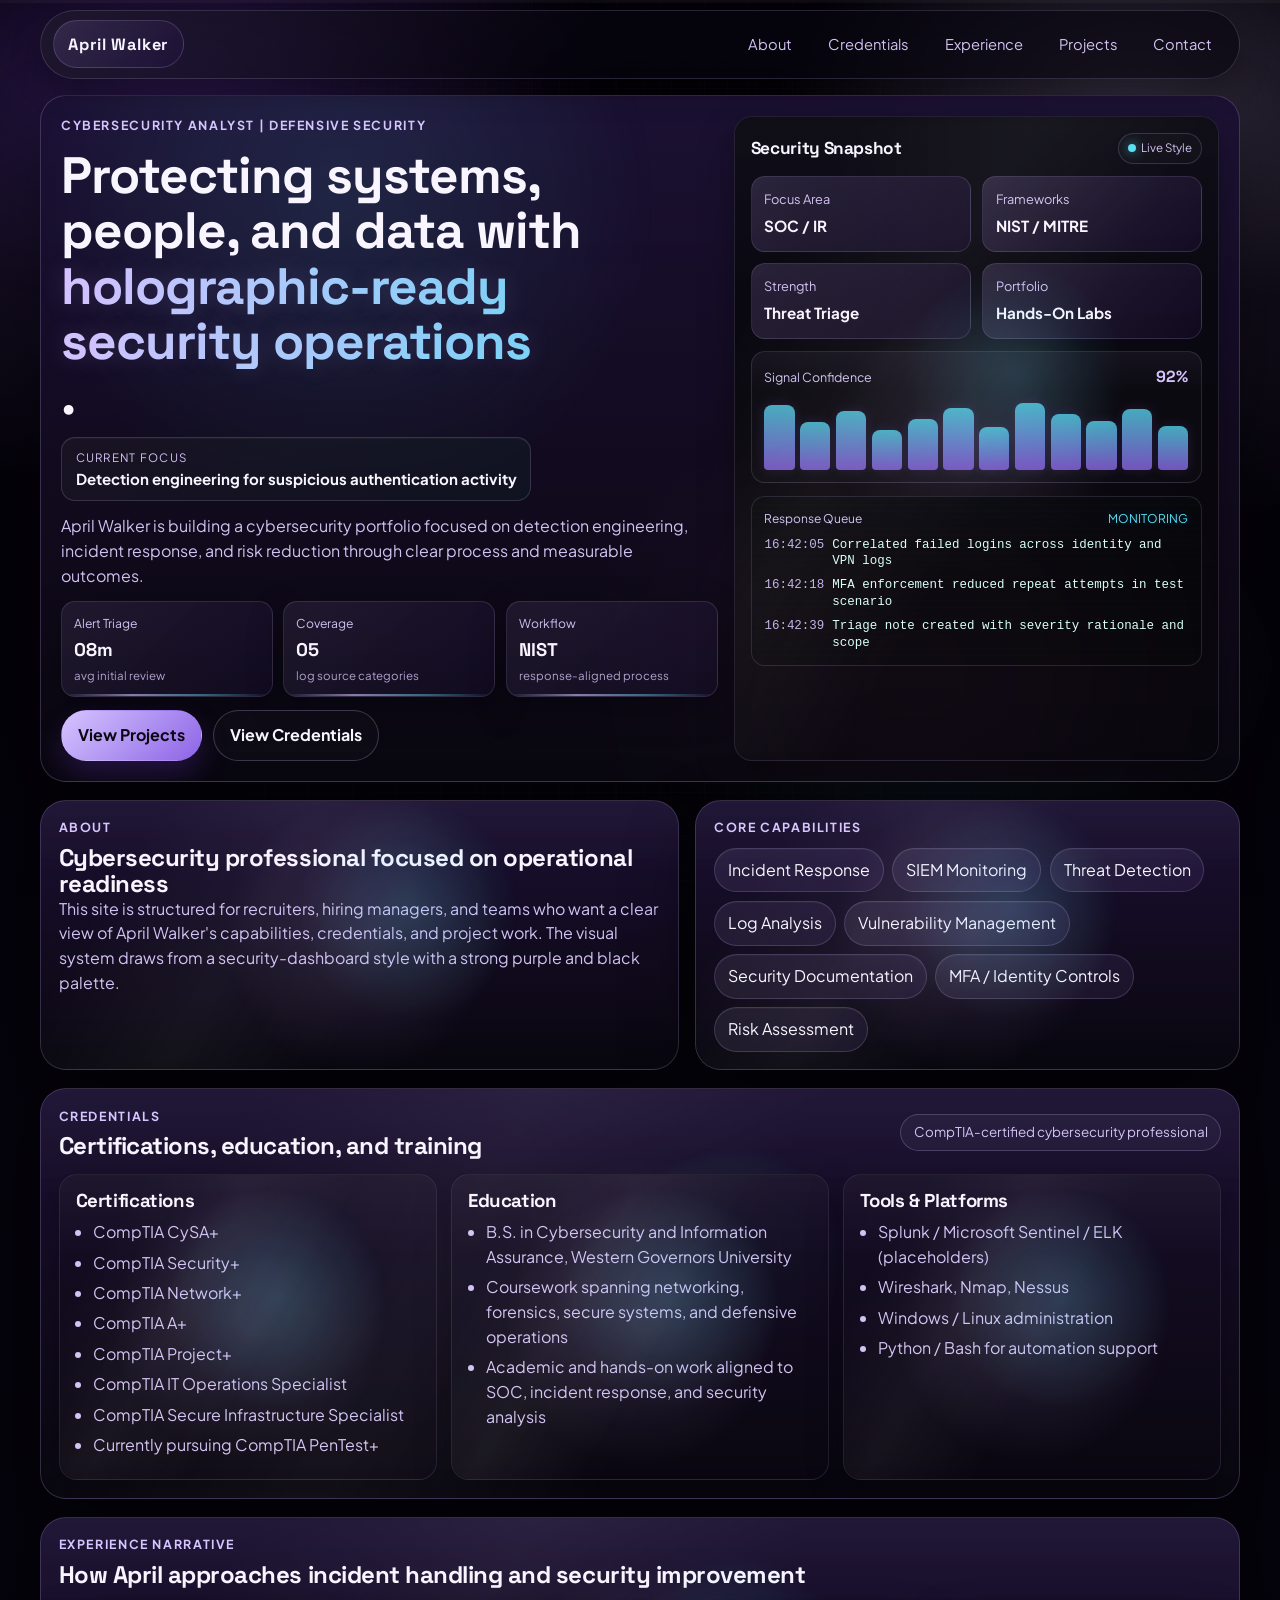
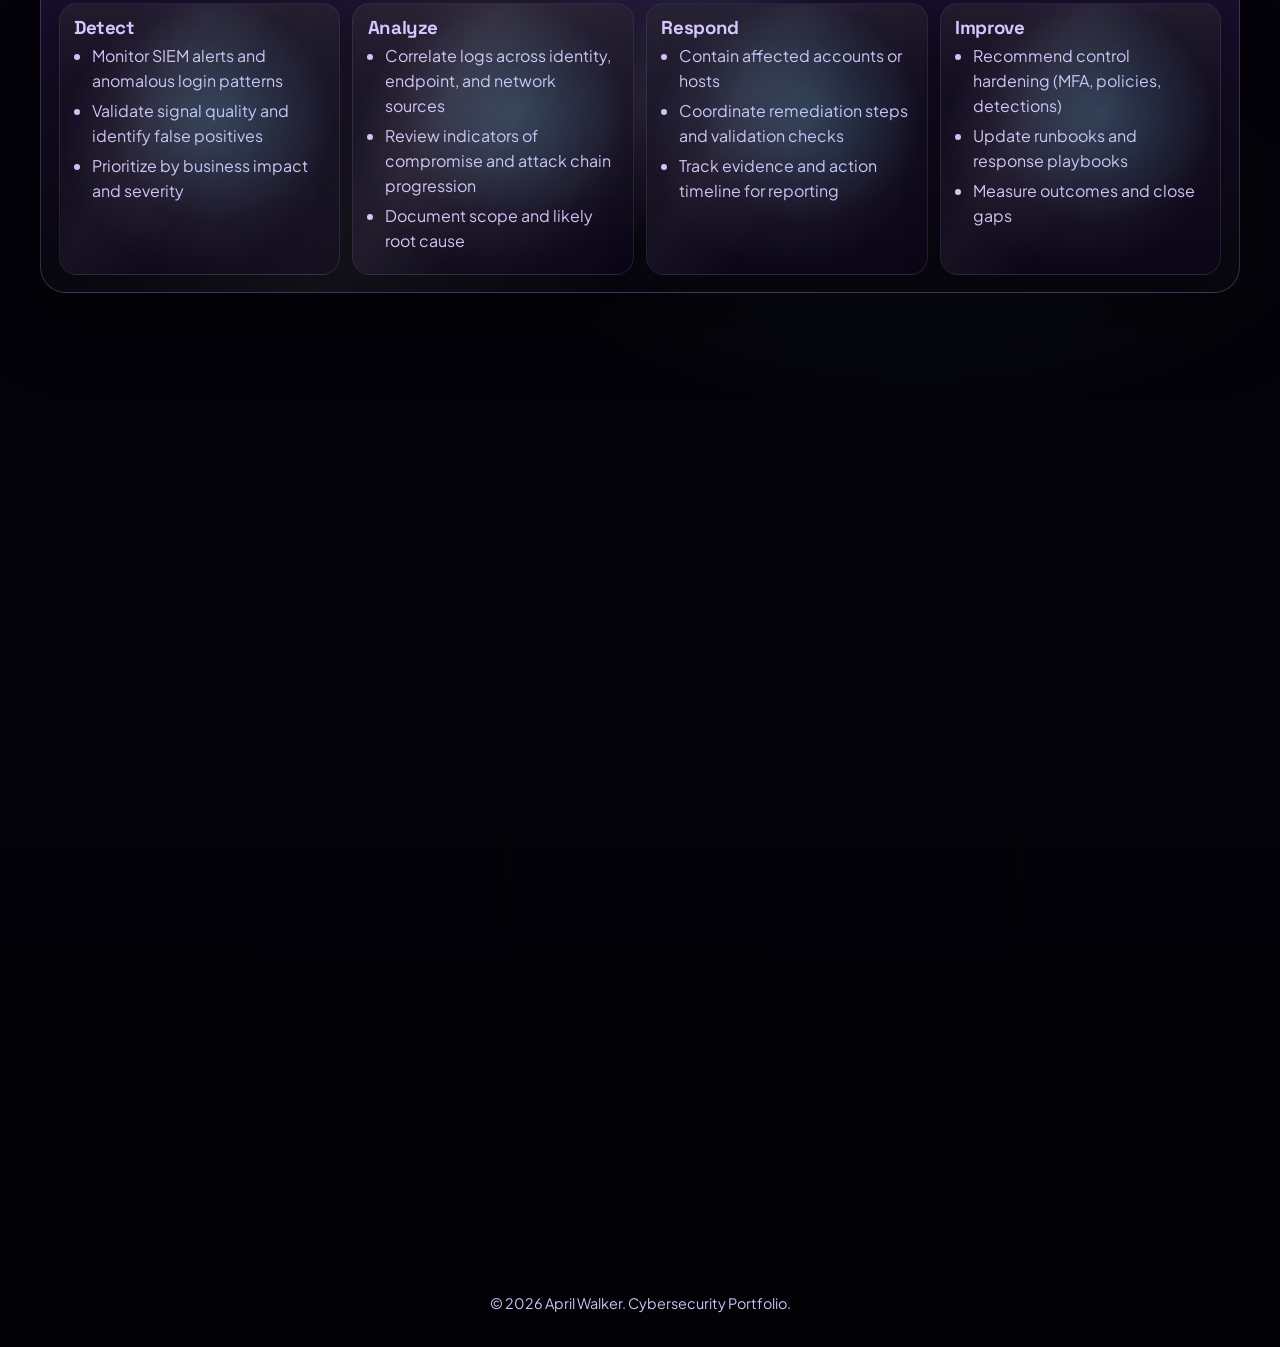
==== commit 2bd17c45: "Cleanup" ====
--- a/index.html
+++ b/index.html
@@ -158,25 +158,29 @@
           <p class="eyebrow">Credentials</p>
           <h2>Certifications, education, and training</h2>
         </div>
-        <span class="pill">Replace placeholders with April's exact credentials</span>
+        <span class="pill">CompTIA-certified cybersecurity professional</span>
       </div>
 
       <div class="cards-3">
         <article class="info-card reveal" data-interactive>
           <h3>Certifications</h3>
           <ul>
-            <li>CompTIA Security+ (example placeholder)</li>
-            <li>CompTIA CySA+ (example placeholder)</li>
-            <li>ISC2 CC / SSCP (example placeholder)</li>
-            <li>Google Cybersecurity Certificate (example placeholder)</li>
+            <li>CompTIA CySA+</li>
+            <li>CompTIA Security+</li>
+            <li>CompTIA Network+</li>
+            <li>CompTIA A+</li>
+            <li>CompTIA Project+</li>
+            <li>CompTIA IT Operations Specialist</li>
+            <li>CompTIA Secure Infrastructure Specialist</li>
+            <li>Currently pursuing CompTIA PenTest+</li>
           </ul>
         </article>
         <article class="info-card reveal" data-interactive>
           <h3>Education</h3>
           <ul>
-            <li>B.S. in Cybersecurity / IT (placeholder)</li>
-            <li>Relevant coursework: networking, forensics, secure systems</li>
-            <li>Capstone project in SOC simulation / defensive ops</li>
+            <li>B.S. in Cybersecurity and Information Assurance, Western Governors University</li>
+            <li>Coursework spanning networking, forensics, secure systems, and defensive operations</li>
+            <li>Academic and hands-on work aligned to SOC, incident response, and security analysis</li>
           </ul>
         </article>
         <article class="info-card reveal" data-interactive>
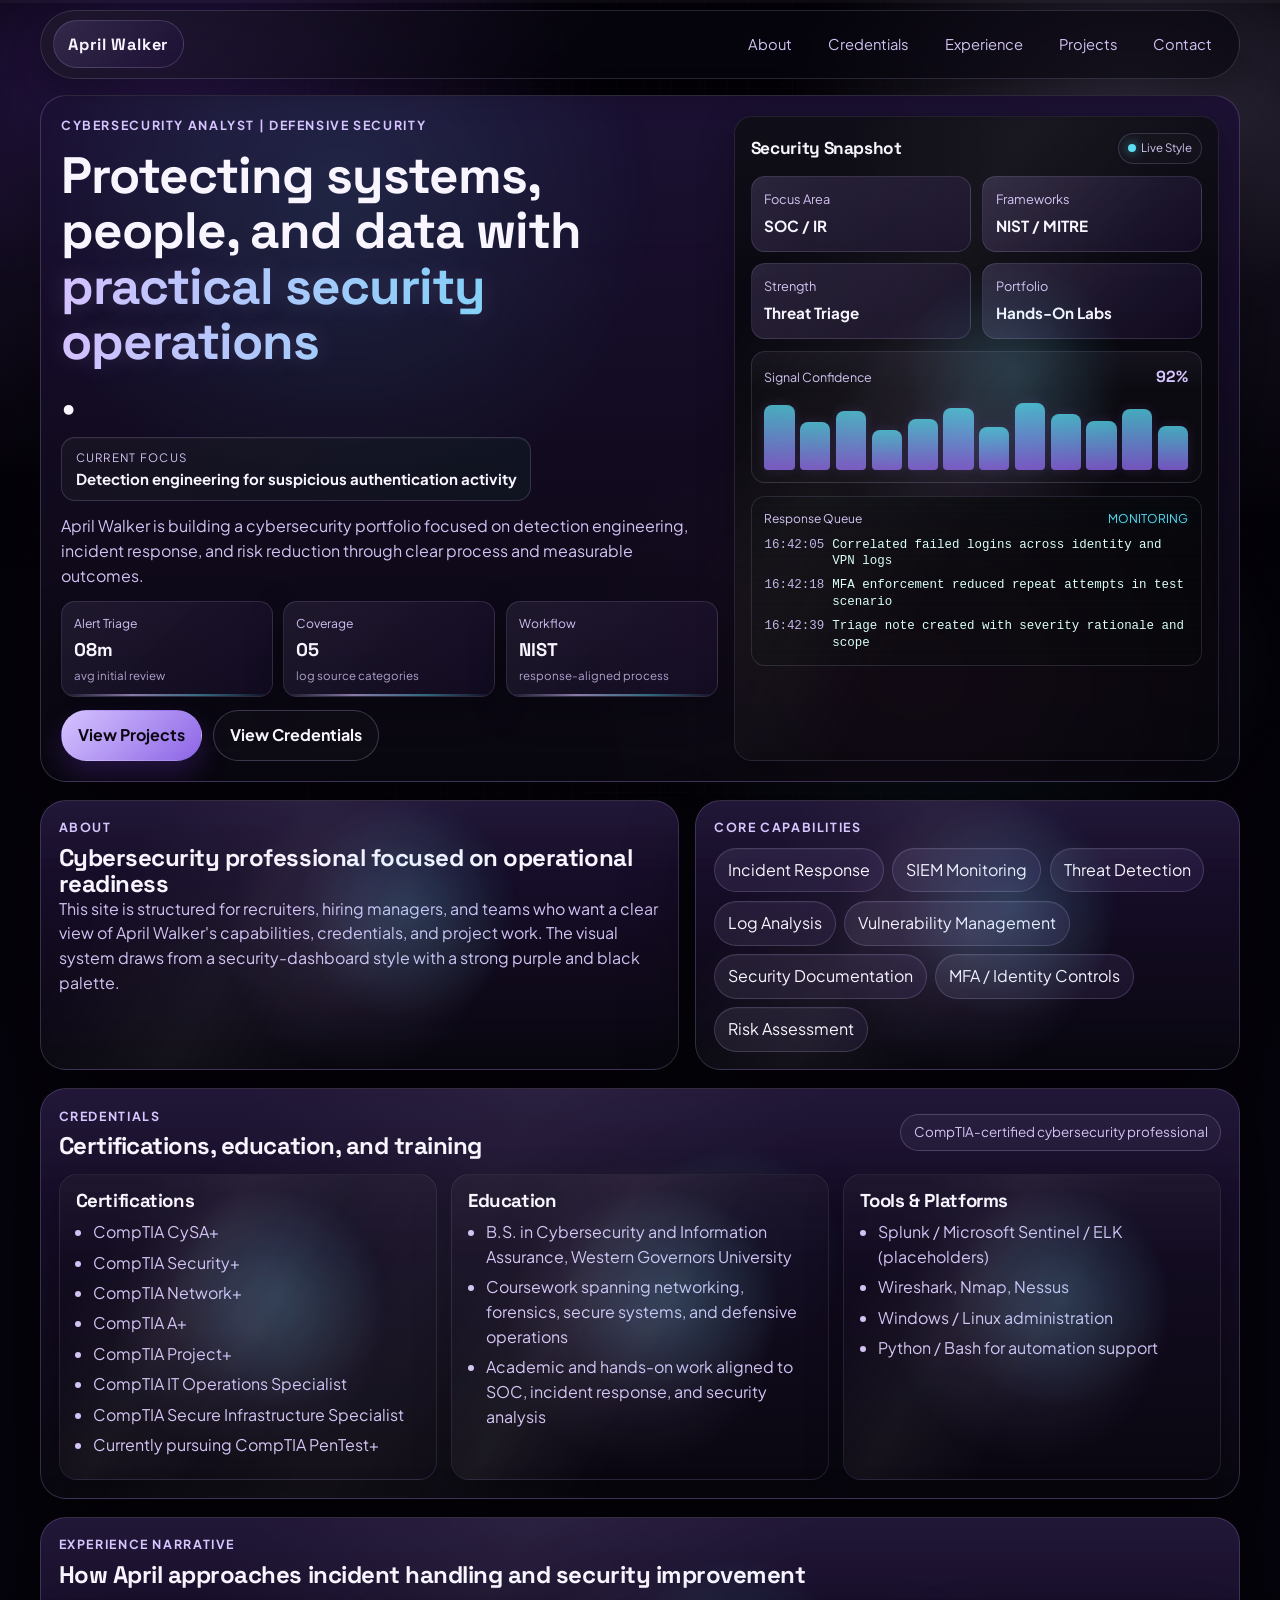
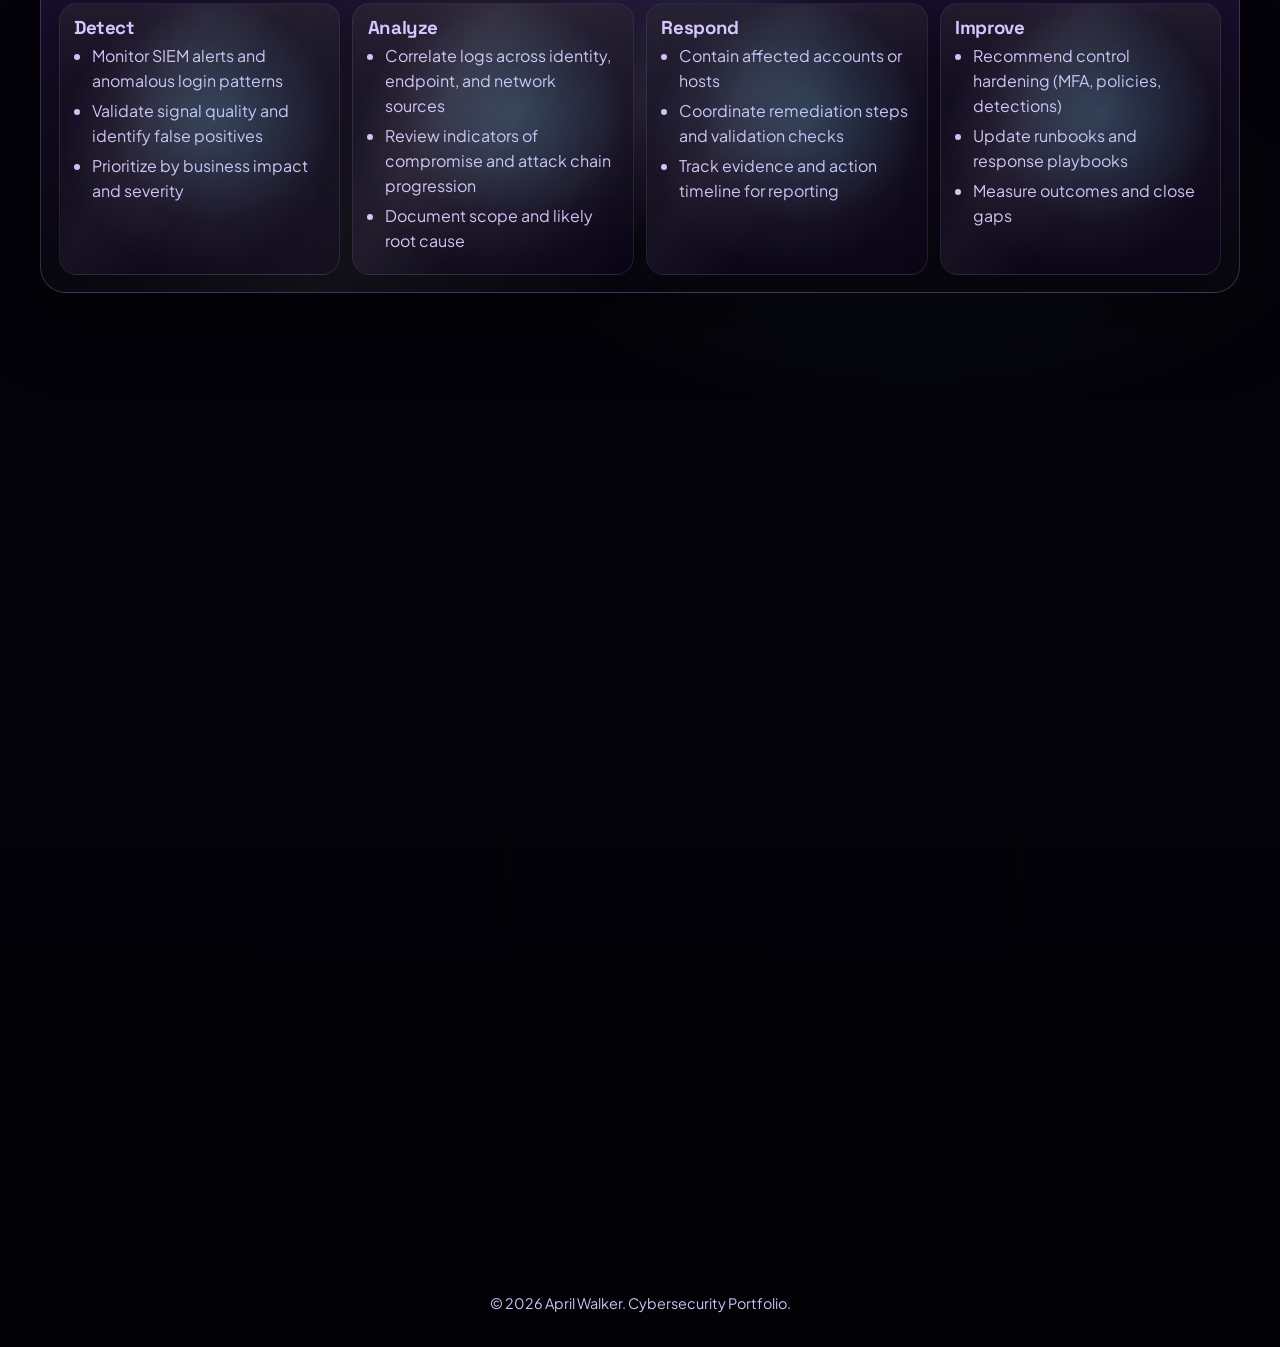
==== commit aeca0372: "Cleanup" ====
--- a/index.html
+++ b/index.html
@@ -38,7 +38,7 @@
         <p class="eyebrow">Cybersecurity Analyst | Defensive Security</p>
         <h1>
           Protecting systems, people, and data with
-          <span class="hero-accent">holographic-ready security operations</span>.
+          <span class="hero-accent">practical security operations</span>.
         </h1>
         <div class="headline-rotator" aria-live="polite">
           <span class="rotator-label">Current focus</span>
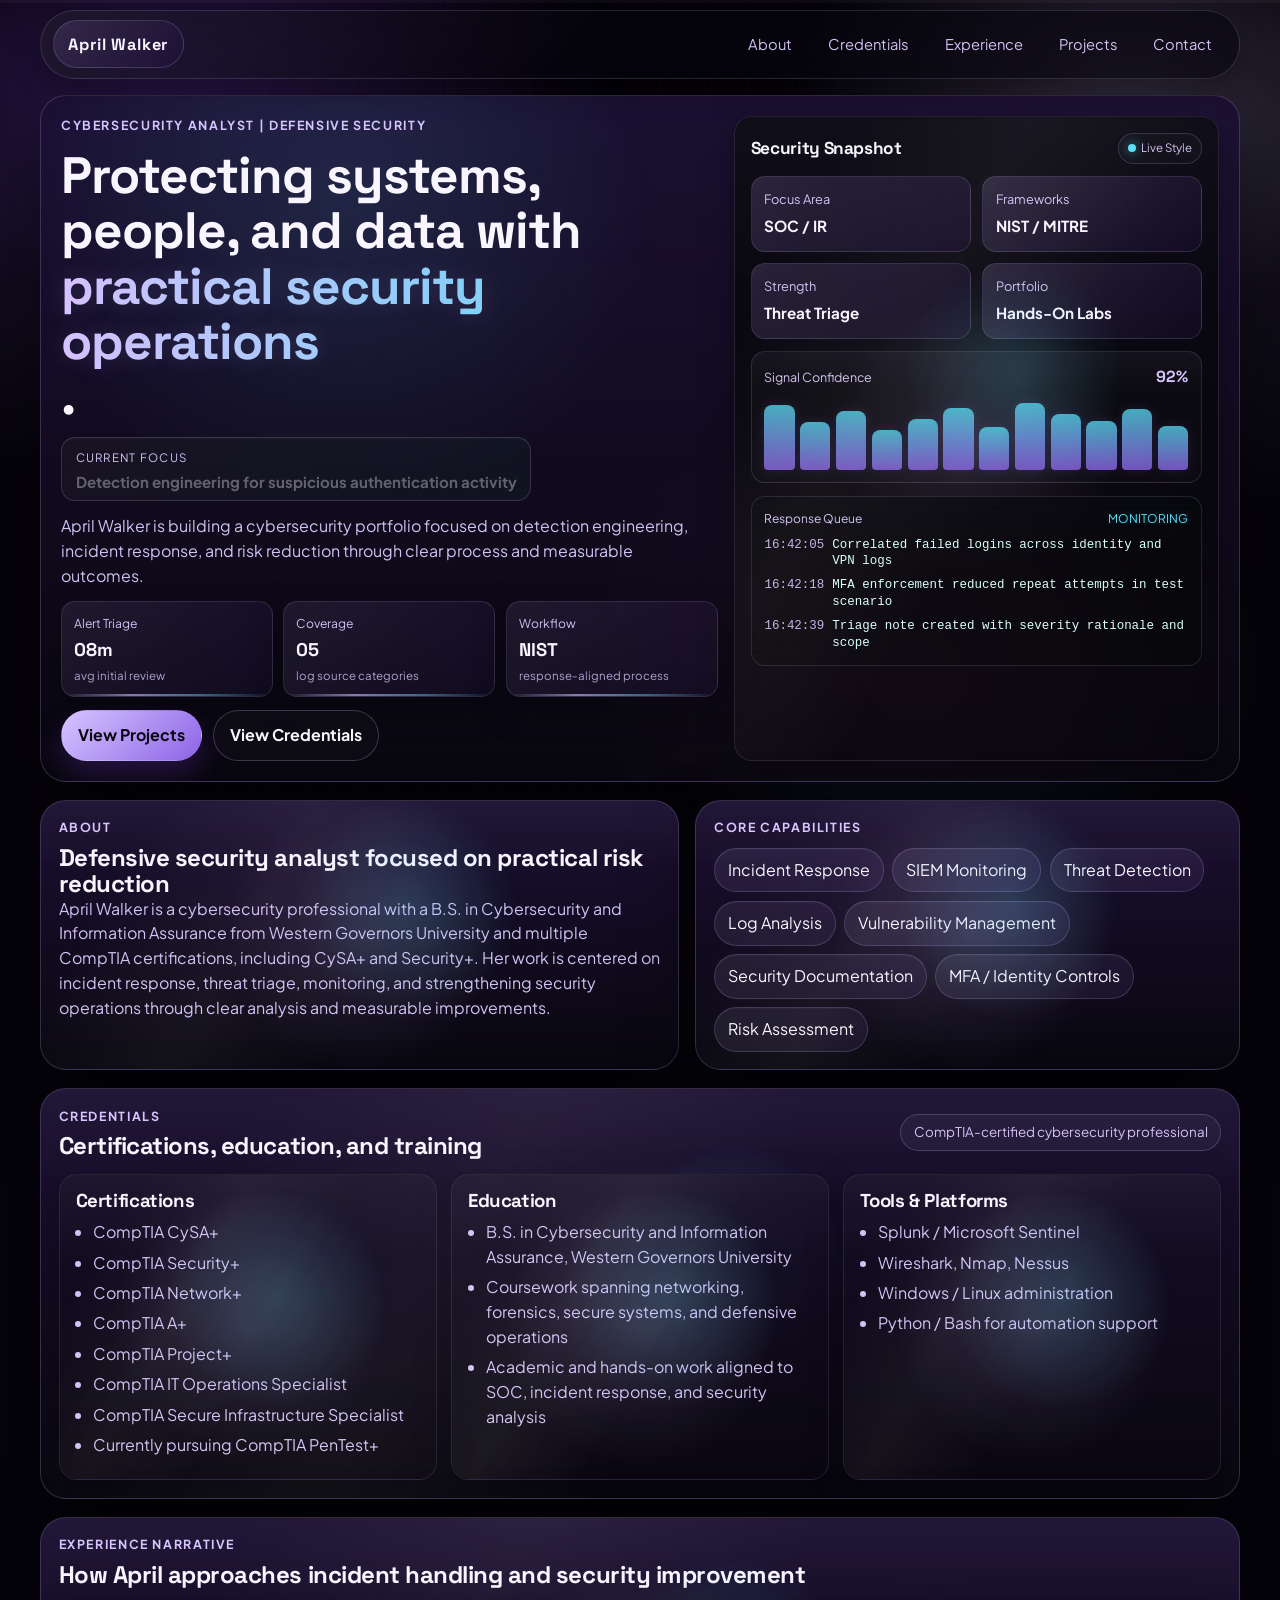
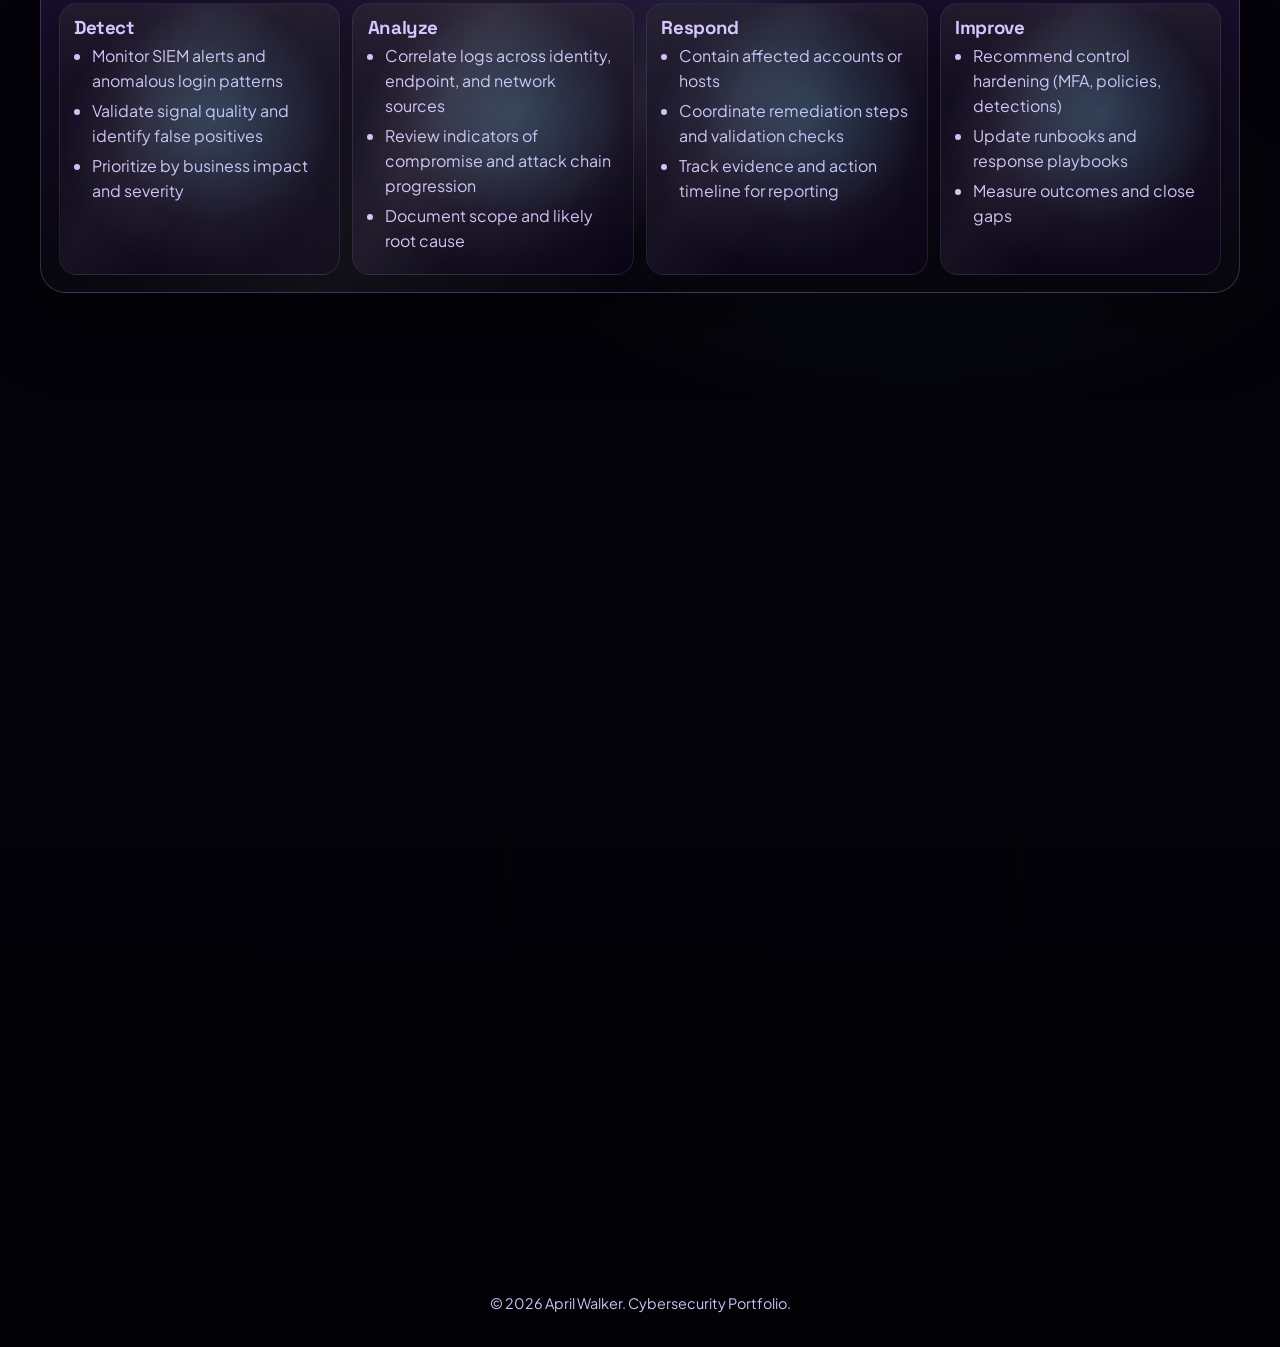
==== commit f778cce0: "Cleanup" ====
--- a/index.html
+++ b/index.html
@@ -130,11 +130,13 @@
     <section id="about" class="section-grid">
       <article class="panel reveal" data-interactive>
         <p class="eyebrow">About</p>
-        <h2>Cybersecurity professional focused on operational readiness</h2>
+        <h2>Defensive security analyst focused on practical risk reduction</h2>
         <p>
-          This site is structured for recruiters, hiring managers, and teams who want a clear
-          view of April Walker's capabilities, credentials, and project work. The visual system
-          draws from a security-dashboard style with a strong purple and black palette.
+          April Walker is a cybersecurity professional with a B.S. in Cybersecurity and
+          Information Assurance from Western Governors University and multiple CompTIA
+          certifications, including CySA+ and Security+. Her work is centered on incident
+          response, threat triage, monitoring, and strengthening security operations through
+          clear analysis and measurable improvements.
         </p>
       </article>
       <article class="panel reveal" data-interactive>
@@ -186,7 +188,7 @@
         <article class="info-card reveal" data-interactive>
           <h3>Tools & Platforms</h3>
           <ul>
-            <li>Splunk / Microsoft Sentinel / ELK (placeholders)</li>
+            <li>Splunk / Microsoft Sentinel</li>
             <li>Wireshark, Nmap, Nessus</li>
             <li>Windows / Linux administration</li>
             <li>Python / Bash for automation support</li>
@@ -241,12 +243,7 @@
 
     <section class="signal-journey panel reveal" data-interactive aria-label="Cybersecurity workflow journey">
       <div class="journey-sticky">
-        <p class="eyebrow">Interactive Scroll Section</p>
         <h2>Security operations signal flow</h2>
-        <p>
-          A more immersive scroll presentation for April's portfolio. As visitors move down the
-          page, each phase highlights how signals become decisions, actions, and improvements.
-        </p>
       </div>
       <div class="journey-steps">
         <article class="journey-card reveal" data-interactive>
@@ -277,9 +274,9 @@
         <p class="eyebrow">Project Highlights</p>
         <h2>Security dashboards and case studies</h2>
         <p>
-          April's project page can showcase academic simulations, homelab exercises, threat
-          hunts, vulnerability remediation work, and incident response workflows similar to the
-          examples you shared.
+          Explore cybersecurity case studies covering security dashboards, incident response
+          workflows, threat analysis, and vulnerability remediation with a focus on clear process
+          and measurable outcomes.
         </p>
         <a class="btn btn-solid" href="projects.html">Open Projects Page</a>
       </article>
